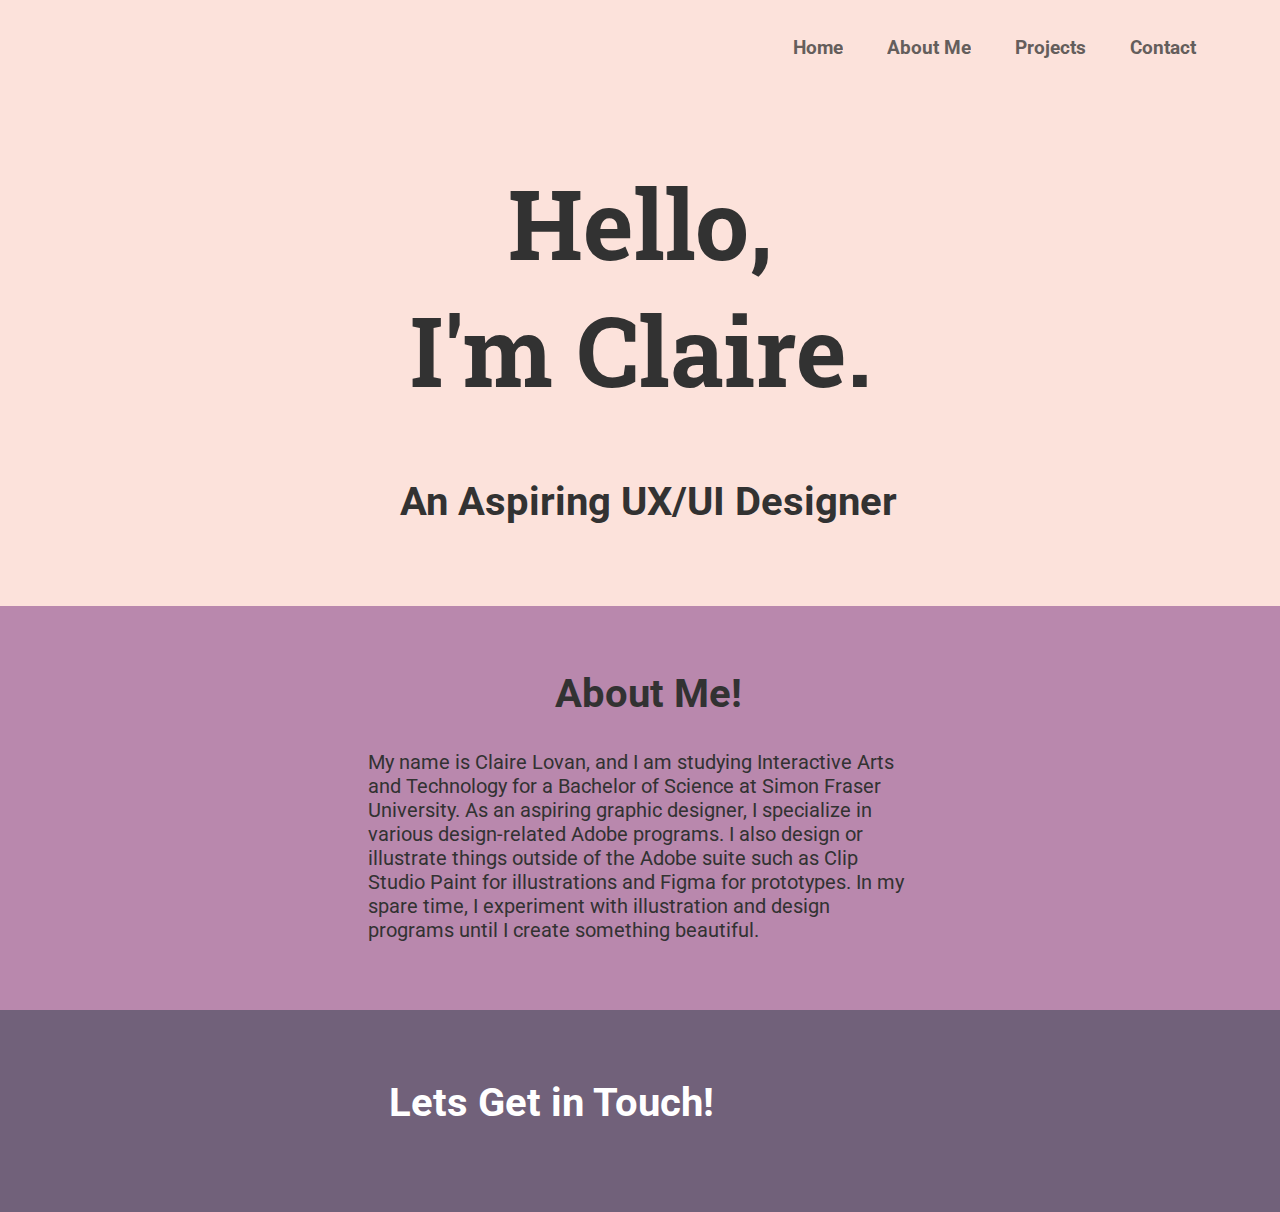
==== portfolio-home.html @ 1c313b6a "Commit" ====
<!DOCTYPE html>
<html lang = "en">
    <head>
        <meta charset="utf-8">
        <meta name="viewport" content="width=device-width, initial-scale=1">
        <title>Portfolio-home</title>
        <link href="css/stylesheet.css" rel="stylesheet">


        <link rel="preconnect" href="https://fonts.googleapis.com">
        <link rel="preconnect" href="https://fonts.gstatic.com" crossorigin>
        <link href="https://fonts.googleapis.com/css2?family=Roboto+Condensed&family=Roboto+Slab:wght@500&family=Roboto:wght@300&display=swap" rel="stylesheet">
        <!-- References:
            https://www.w3schools.com/howto/tryit.asp?filename=tryhow_js_topnav
        -->
        <link rel="stylesheet" href="https://cdnjs.cloudflare.com/ajax/libs/font-awesome/4.7.0/css/font-awesome.min.css">
    </head>
    <body>

        <nav class = "top-nav-bar" id = "top-nav">
            <a href = "portfolio-home.html" class = "top-nav-button-style">Home</a>
            <a href = "#About Me" class = "top-nav-button-style">About Me</a>
            <a href = "#projects" class = "top-nav-button-style">Projects</a>
            <a href = "#contact" class = "top-nav-button-style">Contact</a>
        </nav>

        <div class = "light-pink-container">
            <div class = "grid-container">
                
                <div class = "grid-item"></div>

                <div class = "grid-item">
                    <h1>Hello, <br>I'm Claire.</h1>
                    <h2>An Aspiring UX/UI Designer</h2>
                </div>

                <div class = "grid-item"></div>
                <div class = "grid-item"></div>
            </div>
        </div>

        <div class = "pink-container">
            <div class = "grid-container">
                <div class = "grid-item"></div>

                <div class = "grid-item">
                    <section id = "about-me">
                        <h2>About Me!</h2>
                        <p>My name is Claire Lovan, and I am studying Interactive Arts and Technology for a Bachelor of Science at Simon Fraser University. As an aspiring graphic designer, I specialize in various design-related Adobe programs. I also design or illustrate things outside of the Adobe suite such as Clip Studio Paint for illustrations and Figma for prototypes. In my spare time, I experiment with illustration and design programs until I create something beautiful. </p>
                    </section>
                </div>

                <div class = "grid-item"></div>
                <div class = "grid-item"></div>
            </div>
        </div>

        <div class = "darker-pink-container">
            <div class = "grid-container">
                <div class = "grid-item"></div>

                <div class = "grid-item">
                    <section id = "contact">
                        <div class = "column mid">
                        <h2 class = "add-white">Lets Get in Touch!</h2>
                    </section>
                </div>

                <div class = "grid-item"></div>
                <div class = "grid-item"></div>
            </div>
        </div>
</html>
---- css/stylesheet.css ----
* 
{
	box-sizing: border-box;
}

html 
{
    scroll-behavior: smooth;
}

body
{
    font-family: 'Roboto', sans-serif;
    color: rgb(50, 50, 50);
    margin: 0%;
}

h1
{
    color: rgb(50, 50, 50);
    font-size: 6rem;
    text-align: center;
    /**border-left: 0.5rem solid rgb(255, 215, 74);**/
    font-family: 'Roboto Slab', serif;
}

h2
{
    margin-left: 2rem;
    margin-right: 2rem;
    font-size: 2.5rem;
    font-weight: bold;
    padding-left: 1rem;
    text-align: center;
    /**border-left: 0.5rem solid rgb(255, 215, 74);**/
    margin-top: 3rem;
}

h3
{
    font-weight: bold;
    font-style: oblique;
    text-align: center;
}

p
{
    margin-left: 2rem;
    margin-right: 2rem;
    font-size: 1.25rem;
}

.p-style
{
    text-align: center;
}

img
{
    width: 100%;
	height: auto;
}

.styled-ol
{
    list-style-type: none;
    color: white;
}

/** Top Menu + Title of Home Page **/
/** References: 
    https://codepen.io/sreisner/pen/yOOOjx?editors=1100 
    https://www.w3schools.com/howto/tryit.asp?filename=tryhow_js_topnav
**/
.top-nav-bar
{
    overflow: hidden;
    display: block;
    background-color: rgb(252, 226, 219);
    width: 100%;
    text-align: right;
    padding-right: 4rem;
    padding-top: 1rem;
}

.top-nav-bar a
{
    display: inline-block;
}

.top-nav-button-style
{
    position: relative;
    color: rgb(50, 50, 50);
    font-size: 1.2rem;
    text-decoration: none; 
    transition-duration: 0.3s;
    transition-timing-function: ease-out;
    opacity: 0.75;
    font-weight: bold;
    padding: 1.25rem 0;
    margin: 0 1.25rem;
}

.top-nav-button-style:hover
{
    opacity: 1;
    color: rgb(185, 136, 173);
}

.top-nav-button-style::before
{
    transition: 0.3s;
    height: 0.1rem;
    width: 100%;
    content: "";
    position: absolute;
    background-color: rgb(185, 136, 173);
}

.top-nav-button-style::before
{
    width: 100%;
    bottom: 0.313rem;
    opacity: 0;
}

.top-nav-button-style:hover::before
{
    bottom: 0.625rem;
    opacity: 1;
}

.add-white-text
{
    color: rgb(247, 238, 244)
}

.light-pink-container
{
    overflow: hidden;
    background-color: rgb(252, 226, 219);
    width: 100%;
}
.pink-container
{
    overflow: hidden;
    background-color: rgb(185, 136, 173);
    width: 100%;
}

.darker-pink-container
{
    overflow: hidden;
    background-color: rgb(113, 97, 122);
    width: 100%;
}

/** Design Images **/
/** References: 
    https://www.w3schools.com/css/tryit.asp?filename=trycss_image_gallery
    https://blog.hubspot.com/website/center-an-image-in-html#:~:text=Step%201%3A%20Wrap%20the%20image,to%20a%20fixed%20length%20value.
**/

.figure-container
{
    position: relative;
    display: inline-block;
    border: 0.2rem solid rgb(72, 48, 139);
    max-width: 100%;
    height: auto;
}

.center-img
{
    text-align: center;
}

.link-img
{
    font-size: 1rem;
    text-decoration: none; 
    transition-duration: 0.3s;
    transition-timing-function: ease-out;
    max-width: 100%;
	height: auto;
    font-size: 1.5rem;
}

.figure-container:hover, .figure-container:focus
{
    border: 0.2rem solid rgb(255, 215, 74); 
}

.overlay
{
    background-color: rgb(255, 215, 74);
	min-height: 2rem;
	min-width: 2rem;
	opacity: 1;
	transition: opacity 0.5s;
	position: absolute;
	top: 0rem;
	bottom: 0rem;
	left: 0rem;
	right: 0rem;
    opacity: 0;
}

.overlay:hover
{
    opacity: 0.5;
}

.add-white
{
    color: white;
}

/** Buttons on Purple **/
.button-style
{
    display: inline-block;
    color: white;
    background-color: rgb(72, 48, 139);
    border-style: solid;
    border-width: 0.2rem;
    font-size: 1.5rem;
    text-decoration: none; 
    padding: 0.5rem 1rem 0.5rem 1rem;
    transition-duration: 0.3s;
    transition-timing-function: ease-out; 
    margin-left: 2rem;
    margin-right: 2rem;
}

.button-style:hover, .button-style:focus
{
    color: rgb(255, 215, 74);
    border-style: solid;
}

/** Buttons on White **/
.button-style-purple
{
    display: inline-block;
    color: rgb(72, 48, 139);
    background-color: white;
    border-style: solid;
    border-width: 0.2rem;
    font-size: 1rem;
    text-decoration: none; 
    padding: 0.5rem 1rem 0.5rem 1rem;
    transition-duration: 0.3s;
    transition-timing-function: ease-out; 
    opacity: 0.75;
    margin-left: 6rem;
    margin-right: 2rem;
    margin-bottom: 2rem;
}

.button-style-purple:hover, .button-style-purple:focus
{
    color: rgb(72, 48, 139);
    border-style: solid;
    opacity: 1; 
}

/** Bottom nav menu **/
/** Same as top menu - different colours **/
.bottom-nav-button
{
    display: inline-block;
    position: relative;
    color: white;
    font-size: 1.2rem;
    text-decoration: none; 
    transition-duration: 0.3s;
    transition-timing-function: ease-out;
    opacity: 0.75;
    text-align: center;
    padding: 1rem 0;
    padding-left: 2rem;
}

.bottom-nav-button:hover
{
    opacity: 1;
    color: white;
}

.bottom-nav-button::before
{
    transition: 0.3s;
    height: 0.1rem;
    width: 100%;
    content: "";
    position: absolute;
    background-color: white;
}

.bottom-nav-button::before
{
    width: 100%;
    bottom: 0.313rem;
    opacity: 0;
}

.bottom-nav-button:hover::before
{
    bottom: 0.625rem;
    opacity: 1;
}

.space
{
    padding-top: 2rem;
}

/** Grids **/
.grid-container
{
    display: grid;
    grid-template-columns: 25% 50% 25%;
}

.grid-item, .grid-item-special
{
    padding: 1rem;
}

.grid-item-nav
{
    grid-column: span 3;
}

.column 
{
    float: left;
    padding: 0.3rem;
}  

@media screen and (max-width: 37.5rem) 
{
    .grid
    {
        grid-template-columns: auto;
    }

    .grid-item-nav
    {
        grid-column: span 2;
    }
}
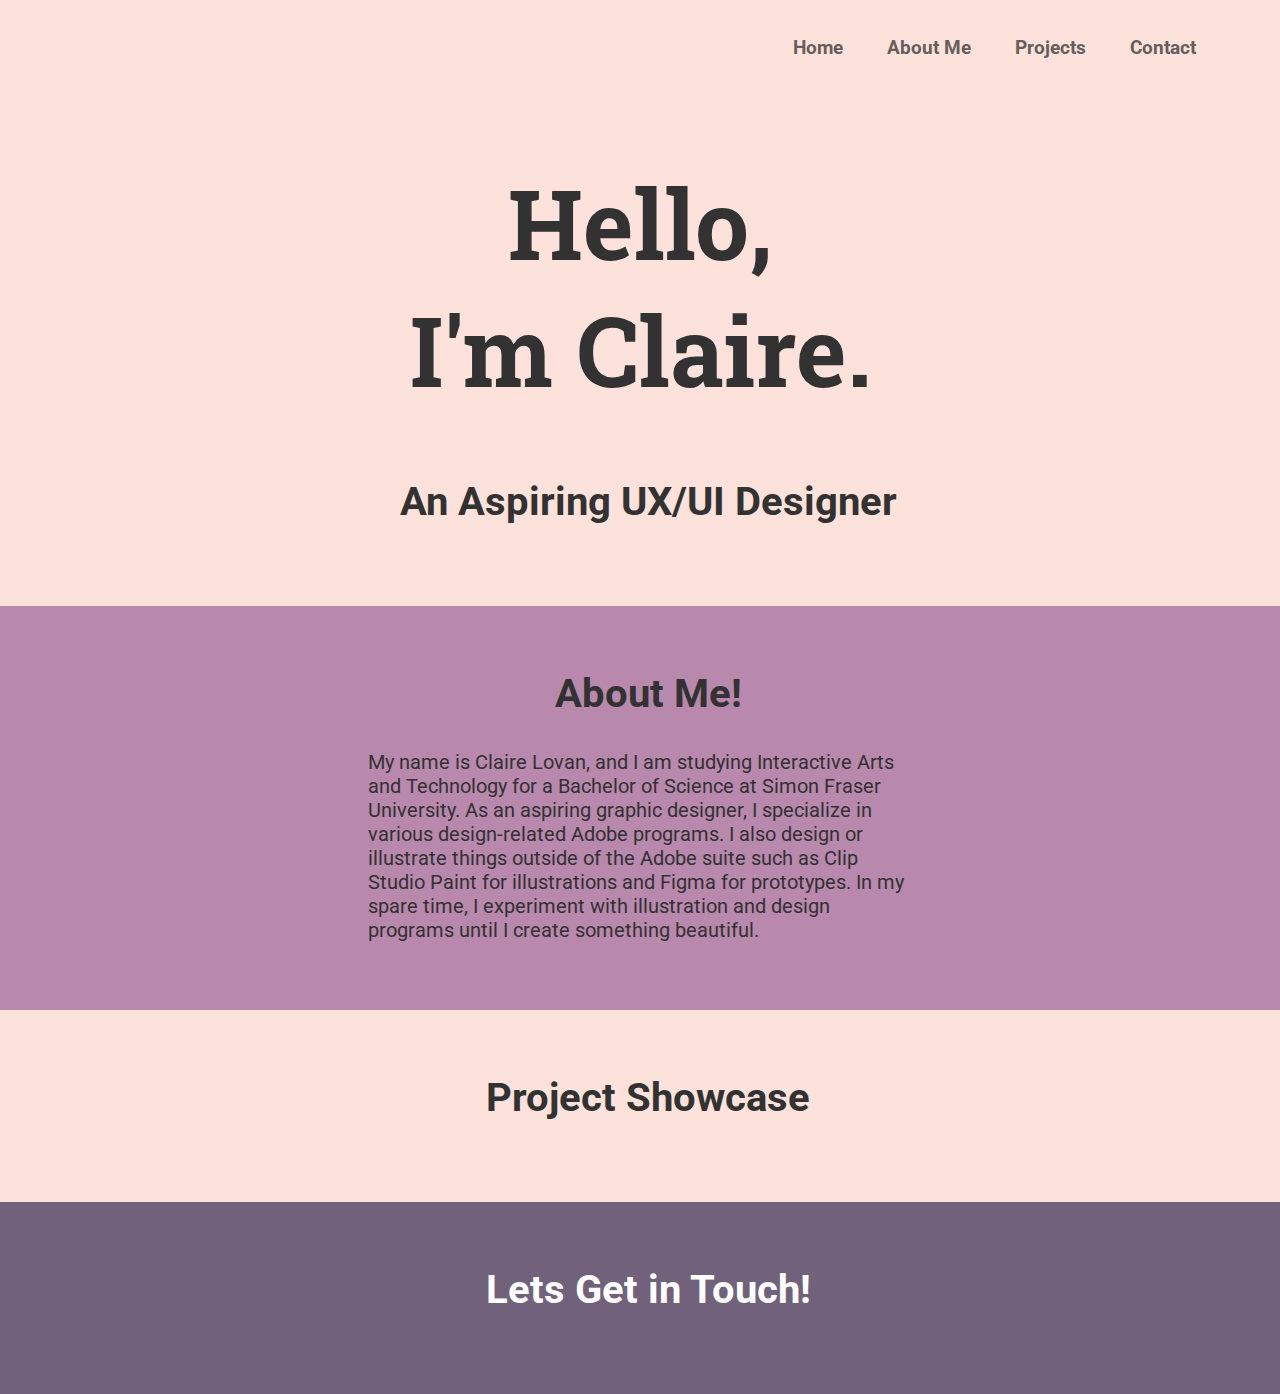
==== commit c1c43cc6: "Update portfolio-home.html" ====
--- a/portfolio-home.html
+++ b/portfolio-home.html
@@ -1,3 +1,4 @@
+<!--Unofficial Website - Add things to Index and commit -->
 <!DOCTYPE html>
 <html lang = "en">
     <head>
@@ -19,7 +20,7 @@
 
         <nav class = "top-nav-bar" id = "top-nav">
             <a href = "portfolio-home.html" class = "top-nav-button-style">Home</a>
-            <a href = "#About Me" class = "top-nav-button-style">About Me</a>
+            <a href = "#about" class = "top-nav-button-style">About Me</a>
             <a href = "#projects" class = "top-nav-button-style">Projects</a>
             <a href = "#contact" class = "top-nav-button-style">Contact</a>
         </nav>
@@ -44,9 +45,24 @@
                 <div class = "grid-item"></div>
 
                 <div class = "grid-item">
-                    <section id = "about-me">
+                    <section id = "about">
                         <h2>About Me!</h2>
                         <p>My name is Claire Lovan, and I am studying Interactive Arts and Technology for a Bachelor of Science at Simon Fraser University. As an aspiring graphic designer, I specialize in various design-related Adobe programs. I also design or illustrate things outside of the Adobe suite such as Clip Studio Paint for illustrations and Figma for prototypes. In my spare time, I experiment with illustration and design programs until I create something beautiful. </p>
+                    </section>
+                </div>
+
+                <div class = "grid-item"></div>
+                <div class = "grid-item"></div>
+            </div>
+        </div>
+
+        <div class = "light-pink-container">
+            <div class = "grid-container">
+                <div class = "grid-item"></div>
+
+                <div class = "grid-item">
+                    <section id = "projects">
+                        <h2>Project Showcase</h2>
                     </section>
                 </div>
 
@@ -61,7 +77,6 @@
 
                 <div class = "grid-item">
                     <section id = "contact">
-                        <div class = "column mid">
                         <h2 class = "add-white">Lets Get in Touch!</h2>
                     </section>
                 </div>
